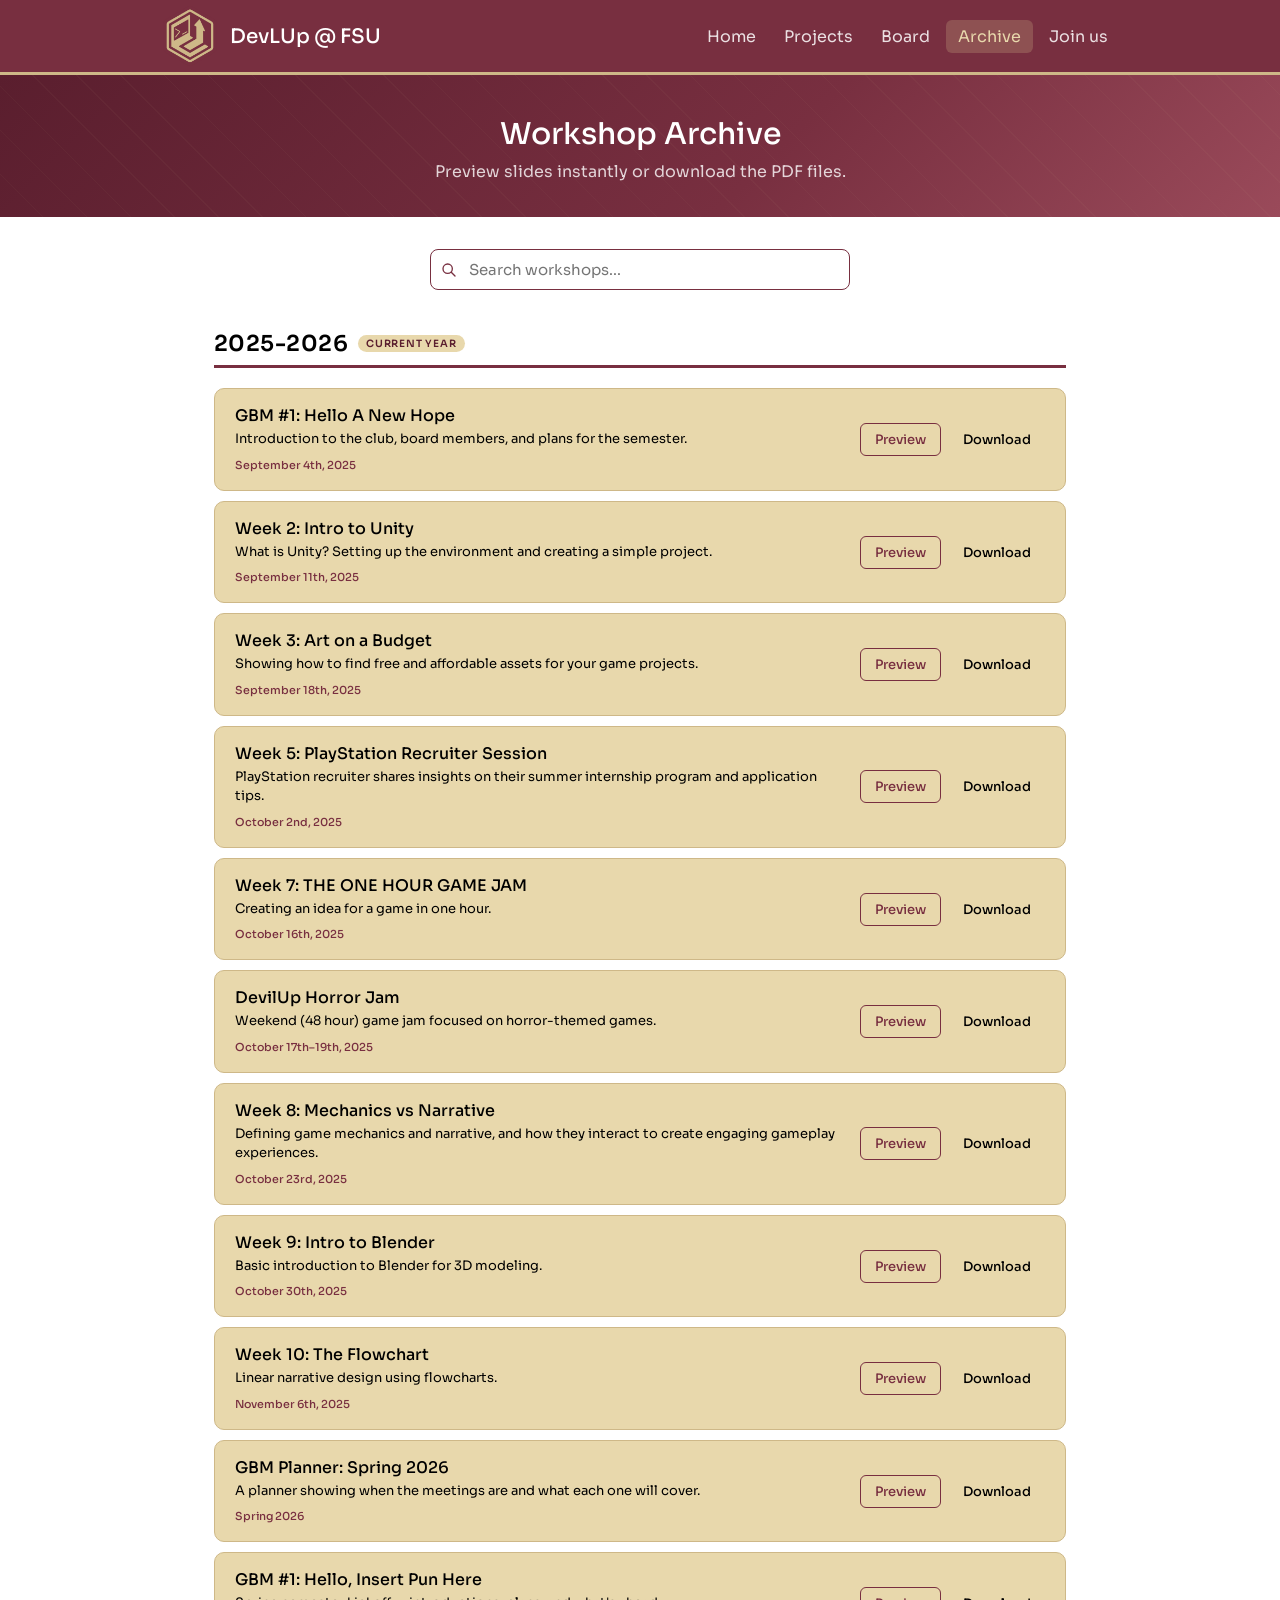
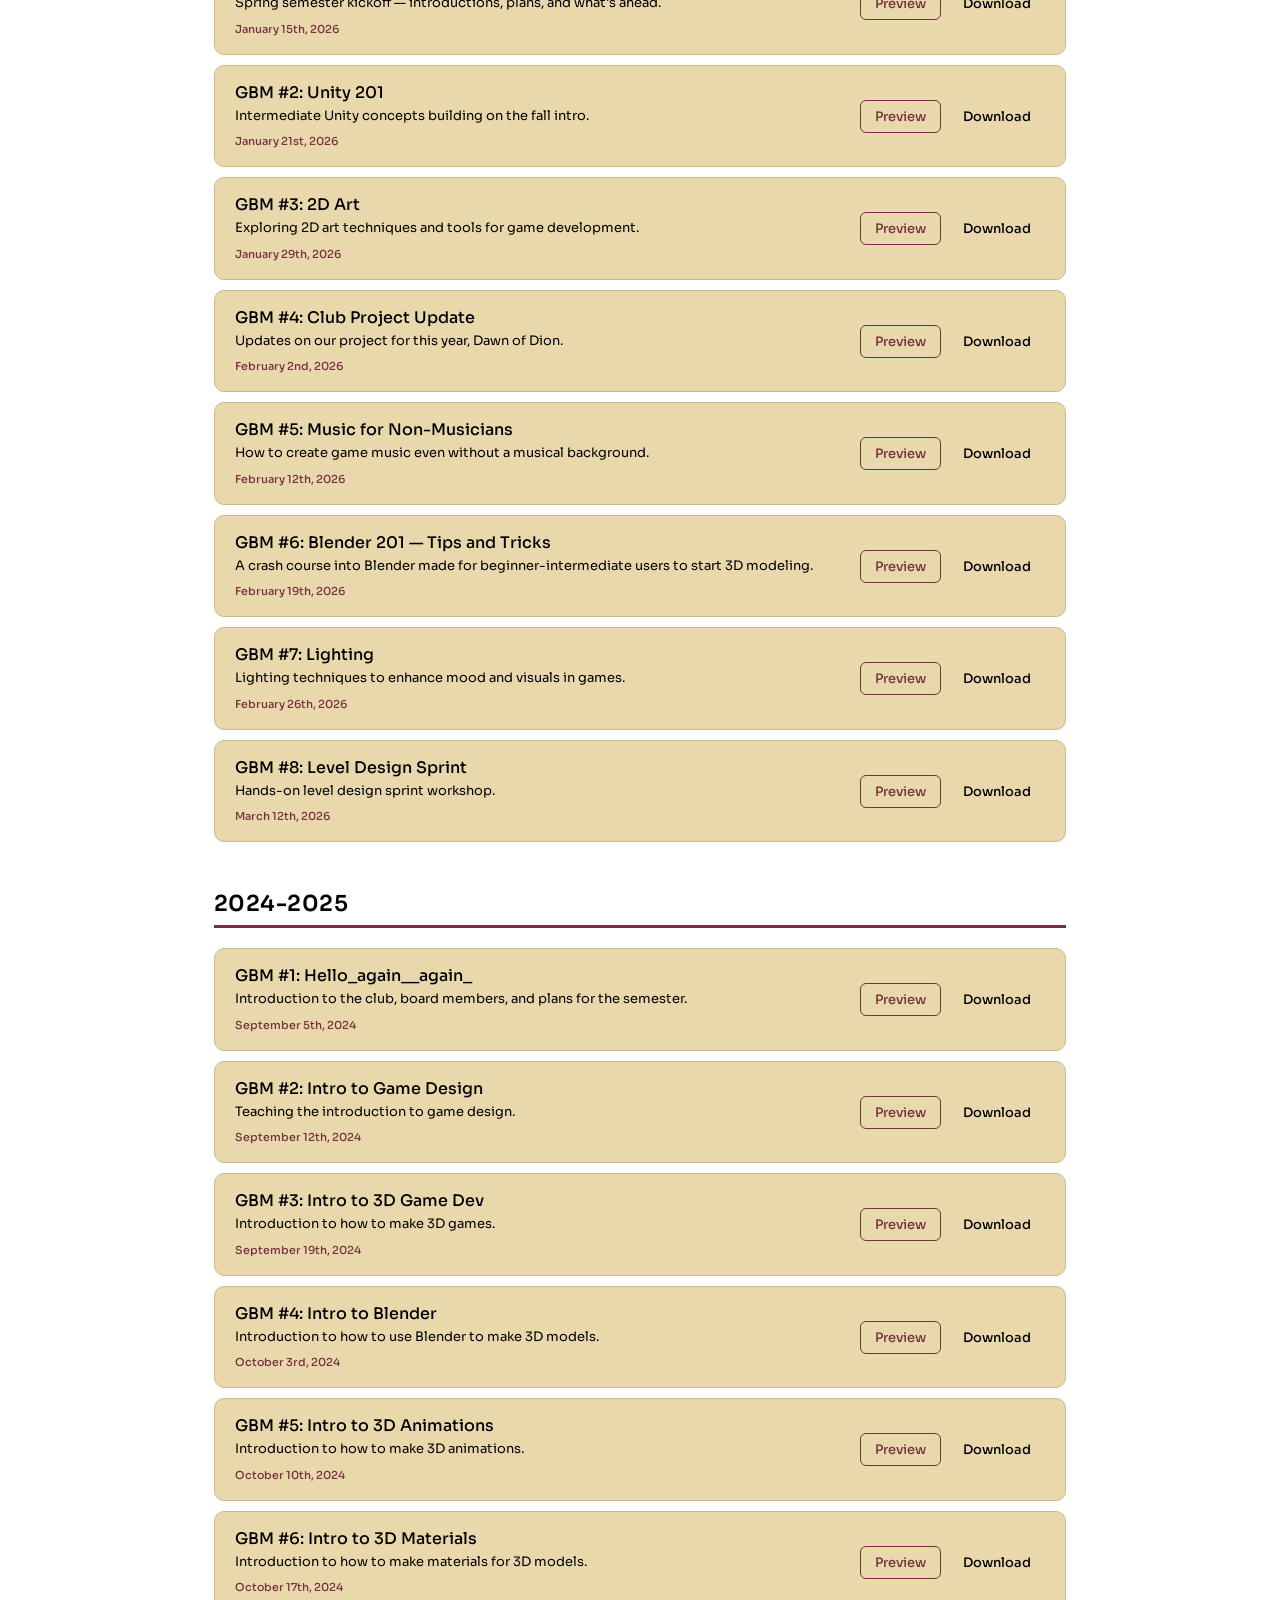
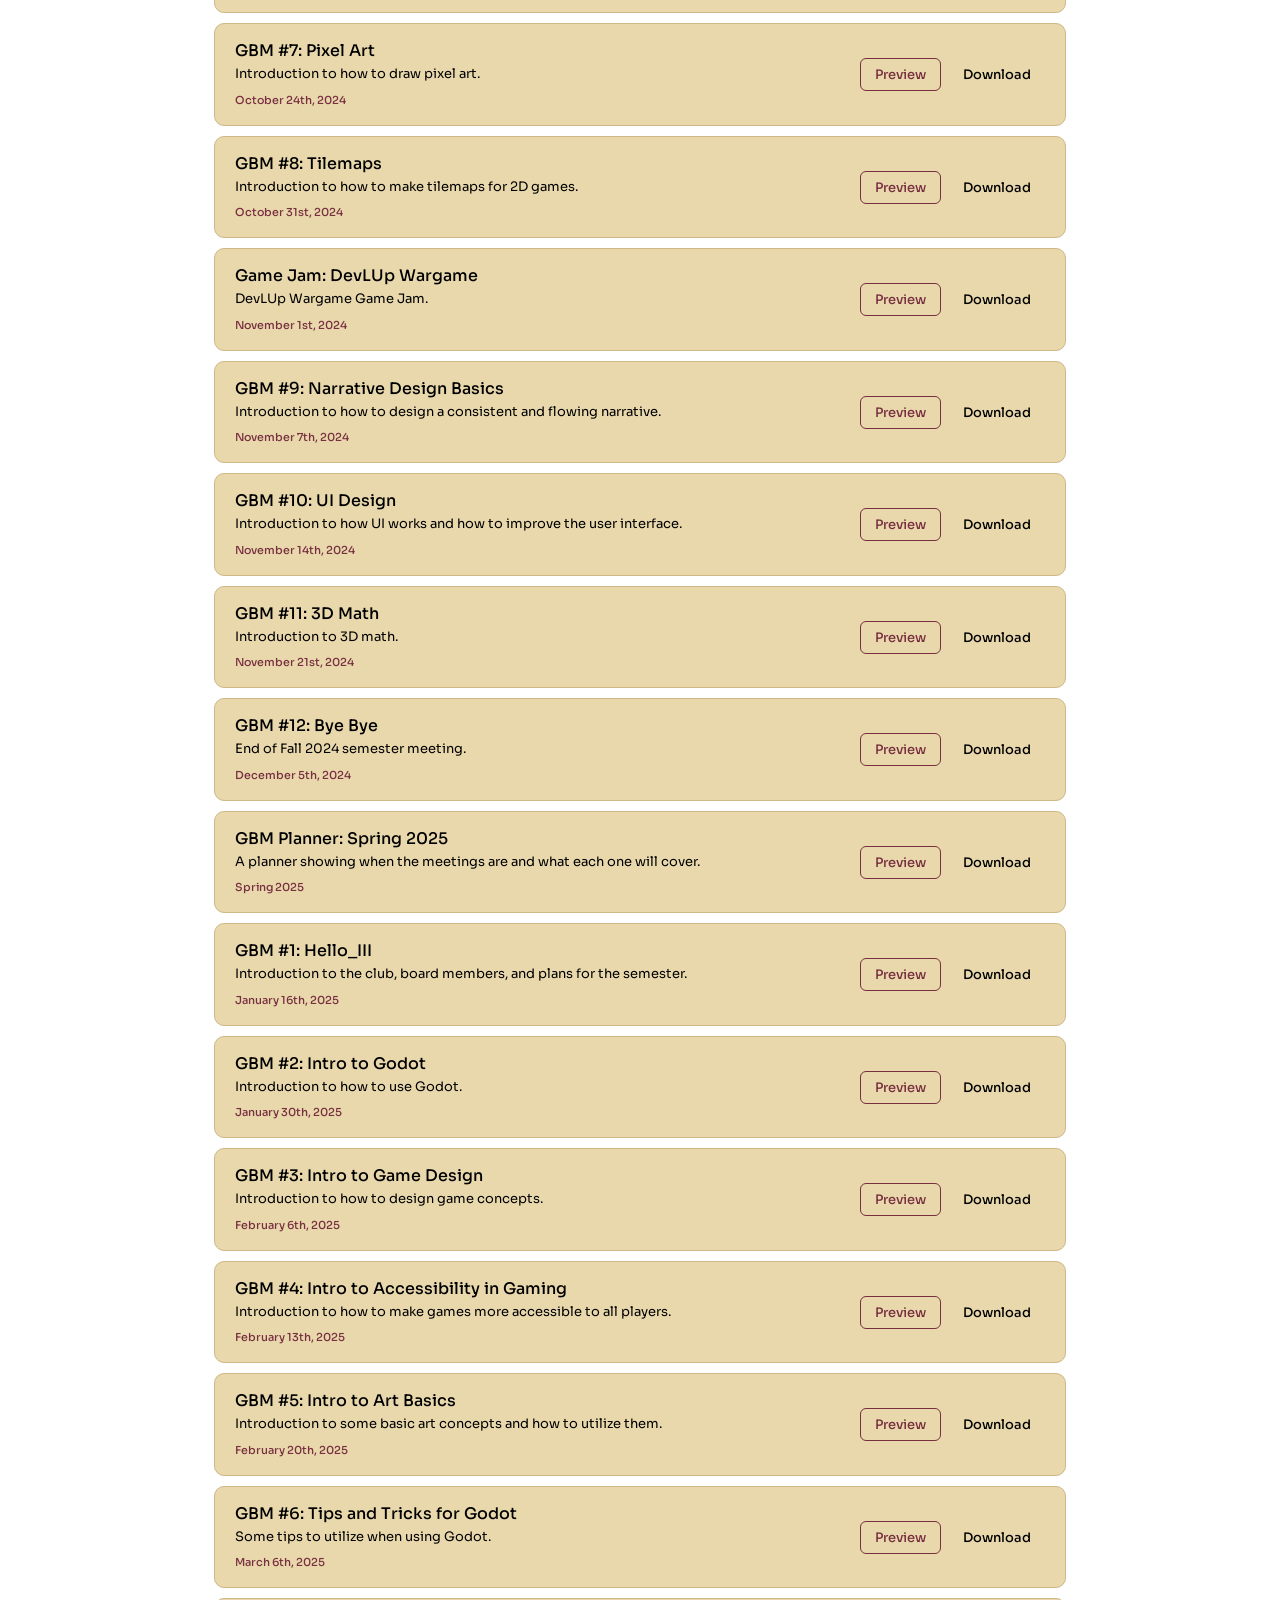
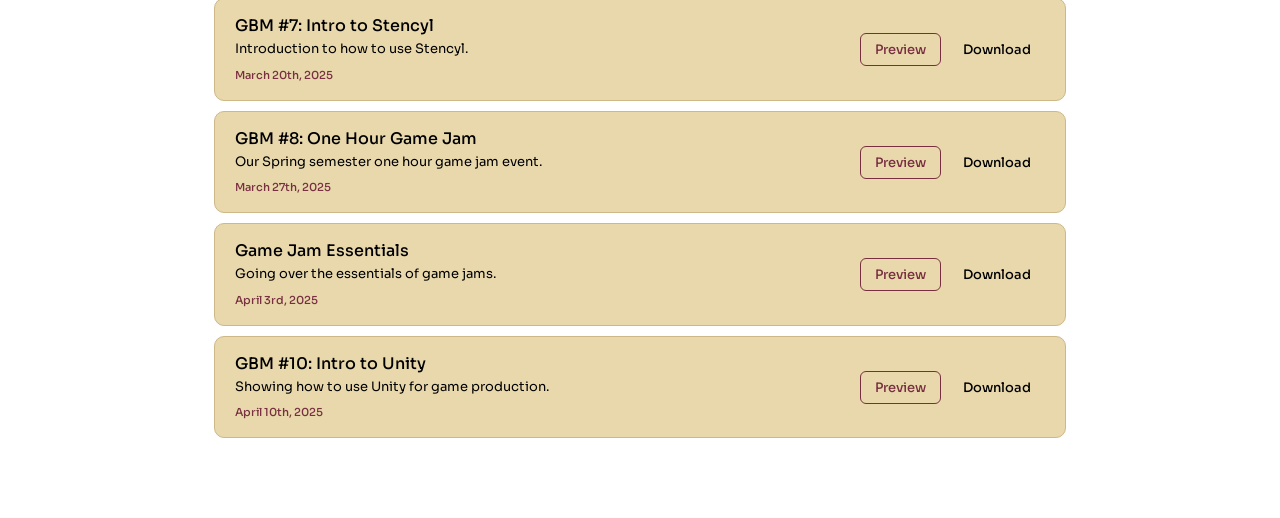
==== archive/index.html @ 61cbf12e "Fall 26 website redesign" ====
<!DOCTYPE html>
<html lang="en">
<head>
  <meta charset="UTF-8">
  <meta name="viewport" content="width=device-width, initial-scale=1.0">
  <title>Workshop Archive - DevLUp @ FSU</title>

  <link rel="preconnect" href="https://fonts.googleapis.com">
  <link rel="preconnect" href="https://fonts.gstatic.com" crossorigin>
  <link href="https://fonts.googleapis.com/css2?family=Sora:wght@100..800&display=swap" rel="stylesheet">

  <link rel="stylesheet" href="../style.css">
  <link rel="stylesheet" href="style.css">
  <link rel="icon" href="../favicon.ico">
</head>
<body>

<div class="page">
  <nav class="navbar">
    <div class="navbar-brand">
      <img src="../assets/images/devlup/DevLUpLogo.png" class="brand-icon" alt="DevLUp Logo">
      <span>DevLUp @ FSU</span>
    </div>
    <ul class="navbar-links">
      <li><a href="../">Home</a></li>
      <li><a href="../projects/">Projects</a></li>
      <li><a href="../board/">Board</a></li>
      <li><a href="./" class="active">Archive</a></li>
      <li><a href="https://discord.gg/jehBXnYVpR">Join us</a></li>
    </ul>
  </nav>

  <div class="archive-hero">
    <div class="archive-hero-content">
      <h1>Workshop Archive</h1>
      <p>Preview slides instantly or download the PDF files.</p>
    </div>
  </div>

  <div class="archive-main">
    <div class="archive-search">
      <svg fill="none" stroke="currentColor" viewBox="0 0 24 24" aria-hidden="true">
        <path stroke-linecap="round" stroke-linejoin="round" stroke-width="2" d="M21 21l-6-6m2-5a7 7 0 11-14 0 7 7 0 0114 0z"/>
      </svg>
      <input type="text" id="search-input" placeholder="Search workshops..." aria-label="Search workshops">
    </div>

    <div id="archive-container"></div>
  </div>
</div>

<!-- Preview Modal -->
<div class="modal-overlay" id="modal" role="dialog" aria-modal="true" aria-label="Slide preview">
  <div class="modal-box">
    <div class="modal-header">
      <span>Slide Preview</span>
      <button class="modal-close" id="modal-close" aria-label="Close preview">
        <svg fill="none" viewBox="0 0 24 24" stroke="currentColor" stroke-width="2">
          <path stroke-linecap="round" stroke-linejoin="round" d="M6 18L18 6M6 6l12 12"/>
        </svg>
      </button>
    </div>
    <iframe class="modal-frame" id="modal-frame" src="" title="PDF Preview"></iframe>
  </div>
</div>

<script>
  const modal = document.getElementById('modal');
  const modalFrame = document.getElementById('modal-frame');

  function openPreview(fileUrl) {
    modalFrame.src = fileUrl;
    modal.classList.add('open');
    document.body.style.overflow = 'hidden';
  }

  function closePreview() {
    modal.classList.remove('open');
    modalFrame.src = '';
    document.body.style.overflow = '';
  }

  document.getElementById('modal-close').addEventListener('click', closePreview);

  modal.addEventListener('click', function (e) {
    if (e.target === modal) closePreview();
  });

  document.addEventListener('keydown', function (e) {
    if (e.key === 'Escape' && modal.classList.contains('open')) closePreview();
  });

  document.getElementById('archive-container').addEventListener('click', function (e) {
    const btn = e.target.closest('.btn-preview');
    if (btn) openPreview(btn.dataset.file);
  });

  function escHtml(str) {
    return String(str)
      .replace(/&/g, '&amp;')
      .replace(/</g, '&lt;')
      .replace(/>/g, '&gt;')
      .replace(/"/g, '&quot;');
  }

  function renderArchive(data, query) {
    const container = document.getElementById('archive-container');
    const q = query ? query.toLowerCase() : '';
    let html = '';
    let anyVisible = false;

    for (const yearGroup of data) {
      const filtered = q
        ? yearGroup.entries.filter(e =>
            e.title.toLowerCase().includes(q) ||
            e.description.toLowerCase().includes(q) ||
            e.date.toLowerCase().includes(q)
          )
        : yearGroup.entries;

      if (filtered.length === 0) continue;
      anyVisible = true;

      html += `
        <section class="archive-year">
          <div class="archive-year-header">
            <h2>${escHtml(yearGroup.year)}</h2>
            ${yearGroup.current ? '<span class="current-badge">Current Year</span>' : ''}
          </div>
          <div class="archive-year-entries">
            ${filtered.map(entry => `
              <div class="archive-card">
                <div class="archive-card-info">
                  <h3>${escHtml(entry.title)}</h3>
                  <p>${escHtml(entry.description)}</p>
                  <span class="archive-card-date">${escHtml(entry.date)}</span>
                </div>
                <div class="archive-card-actions">
                  <button class="btn-preview" data-file="${escHtml(entry.file)}">Preview</button>
                  <a class="btn-download" href="${escHtml(entry.file)}" download target="_blank" rel="noopener noreferrer">Download</a>
                </div>
              </div>
            `).join('')}
          </div>
        </section>
      `;
    }

    if (!anyVisible) {
      html = '<p class="archive-empty">No workshops found.</p>';
    }

    container.innerHTML = html;
  }

  async function loadArchive() {
    const res = await fetch('archive.json');
    const data = await res.json();

    renderArchive(data);

    document.getElementById('search-input').addEventListener('input', function () {
      renderArchive(data, this.value);
    });
  }

  loadArchive();
</script>

</body>
</html>
---- style.css ----
* {
  box-sizing: border-box;
  margin: 0;
  padding: 0;
}

:root {
  --garnet: #782f40;
  --garnet-dark: #5a1e2e;
  --garnet-light: #9a4a5a;
  --gold: #ceb888;
  --gold-dark: #a89060;
  --gold-light: #e8d8ac;
  --bg: var(--color-background-primary);
  --bg2: var(--color-background-secondary);
  --text: var(--color-text-primary);
  --text2: var(--color-text-secondary);
  --border: var(--color-border-tertiary);
}

.page {
  font-family: "Sora";
  color: var(--text);
  background: var(--bg);
  min-height: 600px;
  overflow-x: hidden;
}

.navbar {
  background: var(--garnet);
  display: flex;
  align-items: center;
  justify-content: space-between;
  padding: 0 10rem;
  height: 75px;
  border-bottom: 3px solid var(--gold);
}

.navbar-brand {
  display: flex;
  align-items: center;
  gap: 10px;
  color: #fff;
  font-size: 20px;
  font-weight: 500;
}

.brand-icon {
  width: 60px;
  height: 60px;
  display: flex;
  align-items: center;
  justify-content: center;
  font-size: 14px;
}

.navbar-links {
  display: flex;
  gap: 4px;
  list-style: none;
}

.navbar-links a {
  color: rgba(255, 255, 255, 0.85);
  text-decoration: none;
  font-size: 16px;
  padding: 6px 12px;
  border-radius: 6px;
  transition: background 0.15s;
  cursor: pointer;
  font-weight: 400;
}

.navbar-links a:hover {
  background: rgba(255, 255, 255, 0.12);
  color: #fff;
}

.navbar-links a.active {
  background: rgba(206, 184, 136, 0.25);
  color: var(--gold-light);
}

.hero {
  background: linear-gradient(135deg, var(--garnet-dark) 0%, var(--garnet) 60%, var(--garnet-light) 100%);
  padding: 2.5rem 1.5rem 2rem;
  text-align: center;
  position: relative;
  overflow: hidden;
}

.hero::before {
  content: '';
  position: absolute;
  inset: 0;
  background-image: repeating-linear-gradient(45deg, transparent, transparent 30px, rgba(206, 184, 136, 0.04) 30px, rgba(206, 184, 136, 0.04) 31px);
}

.hero-content {
  position: relative;
  z-index: 1;
}

.hero h1 {
  font-size: 30px;
  font-weight: 500;
  color: #fff;
  margin-top: 4px;
  margin-bottom: 4px;
}

.hero-sub {
  font-size: 13px;
  color: var(--gold-light);
  margin-bottom: 10px;
  letter-spacing: 0.05em;
  text-transform: uppercase;
}

.hero p {
  font-size: 16px;
  color: rgba(255, 255, 255, 0.8);
  max-width: 540px;
  margin: 0 auto;
  line-height: 1.65;
}

.main {
  display: grid;
  grid-template-columns: minmax(0, 1fr) 20vw;
  gap: 1.25rem;
  padding: 1.25rem 1.5rem;
  margin-left: 15%;
  margin-right: 15%;
}

.section-title {
  font-size: 18px;
  font-weight: 500;
  text-transform: uppercase;
  letter-spacing: 0.1em;
  color: var(--garnet);
  margin-bottom: 12px;
  padding-bottom: 8px;
  border-bottom: 2px solid var(--gold);
  display: flex;
  align-items: center;
  justify-content: space-between;
}

.section-title .counter {
  color: var(--text2);
  font-size: 11px;
  text-transform: none;
  letter-spacing: 0;
  font-weight: 400;
}

.showcase-card {
  background: var(--bg);
  border: 0.5px solid var(--border);
  border-radius: var(--border-radius-lg);
  overflow: hidden;
}

.card-preview {
  height: 450px;
  position: relative;
  display: flex;
  align-items: center;
  justify-content: center;
  font-size: 48px;
  cursor: pointer;
  user-select: none;
}

.card-preview img {
  width: 100%;
  height: 100%;
  object-fit: cover;
}

.card-nav {
  position: absolute;
  bottom: 10px;
  left: 50%;
  transform: translateX(-50%);
  display: flex;
  gap: 6px;
}

.dot {
  width: 7px;
  height: 7px;
  border-radius: 50%;
  background: rgba(255, 255, 255, 0.4);
  cursor: pointer;
  transition: background 0.2s;
}

.dot.active {
  background: #fff;
}

.card-arrow {
  position: absolute;
  top: 50%;
  transform: translateY(-50%);
  background: rgba(0, 0, 0, 0.35);
  color: #fff;
  border: none;
  border-radius: 50%;
  width: 30px;
  height: 30px;
  cursor: pointer;
  font-size: 18px;
  display: flex;
  align-items: center;
  justify-content: center;
}

.card-arrow:hover {
  background: rgba(0, 0, 0, 0.55);
}

.card-arrow.prev {
  left: 10px;
}

.card-arrow.next {
  right: 10px;
}

.card-info {
  padding: 1rem 1.25rem;
}

.card-tag {
  display: inline-block;
  background: var(--gold-light);
  color: var(--garnet-dark);
  font-size: 11px;
  font-weight: 500;
  padding: 2px 8px;
  border-radius: 20px;
  margin-bottom: 8px;
}

.card-info h2 {
  font-size: 20px;
  font-weight: 500;
  margin-bottom: 4px;
}

.card-info p {
  font-size: 15px;
  color: var(--text2);
  line-height: 1.5;
  margin-bottom: 10px;
}

.card-meta {
  display: flex;
  align-items: center;
  gap: 12px;
  font-size: 14px;
  color: var(--text2);
  border-top: 0.5px solid var(--border);
  padding-top: 10px;
}

.card-meta .author {
  display: flex;
  align-items: center;
  gap: 6px;
}

.view-btn {
  margin-left: auto;
  background: var(--garnet);
  color: #fff;
  border: none;
  padding: 5px 12px;
  border-radius: 6px;
  font-size: 18px;
  cursor: pointer;
  font-family: var(--font-sans);
}

.view-btn:hover {
  background: var(--garnet-dark);
}

.meeting-card {
  background: var(--bg);
  border: 0.5px solid var(--border);
  border-radius: var(--border-radius-lg);
  overflow: hidden;
  margin-bottom: 1rem;
}

.meeting-header {
  background: var(--garnet);
  padding: 12px 14px;
  border-bottom: 2px solid var(--gold);
}

.meeting-header h3 {
  color: #fff;
  font-size: 18px;
  font-weight: 500;
}

.meeting-header h4 {
  color: #fff;
  font-size: 16px;
  font-weight: 400;
}

.meeting-header p {
  color: rgba(255, 255, 255, 0.7);
  font-size: 14px;
  margin-top: 2px;
}

.meeting-body {
  padding: 14px;
}

.meeting-row {
  display: flex;
  align-items: flex-start;
  gap: 10px;
  margin-bottom: 12px;
}

.meeting-row:last-child {
  margin-bottom: 0;
}

.meeting-icon {
  width: 30px;
  height: 30px;
  border-radius: 8px;
  background: var(--gold-light);
  display: flex;
  align-items: center;
  justify-content: center;
  font-size: 14px;
  flex-shrink: 0;
}

.meeting-label {
  font-size: 16px;
  color: var(--text2);
  margin-bottom: 2px;
}

.meeting-value {
  font-size: 14px;
  font-weight: 500;
  color: var(--text);
}

.meeting-sub {
  font-size: 14px;
  color: var(--text2);
  margin-top: 1px;
}

.rsvp-btn {
  width: 100%;
  background: var(--garnet);
  color: #fff;
  border: none;
  padding: 9px;
  border-radius: 8px;
  font-size: 16px;
  font-weight: 500;
  cursor: pointer;
  font-family: var(--font-sans);
  margin-top: 12px;
  border-top: 1px solid var(--color-border-tertiary);
  padding-top: 13px;
}

.rsvp-btn:hover {
  background: var(--garnet-dark);
}

.links-card {
  background: var(--bg);
  border: 0.5px solid var(--border);
  border-radius: var(--border-radius-lg);
  overflow: hidden;
}

.links-header {
  padding: 10px 14px;
  border-bottom: 0.5px solid var(--border);
}

.links-header h3 {
  font-size: 16px;
  font-weight: 500;
  text-transform: uppercase;
  letter-spacing: 0.08em;
  color: var(--text2);
}

.quick-link {
  display: flex;
  align-items: center;
  gap: 10px;
  padding: 9px 14px;
  border-bottom: 0.5px solid var(--border);
  cursor: pointer;
  text-decoration: none;
  color: var(--text);
  font-size: 16px;
  transition: background 0.1s;
}

.quick-link:last-child {
  border-bottom: none;
}

.quick-link:hover {
  background: var(--bg2);
}

.quick-link-icon {
  font-size: 14px;
  width: 20px;
  text-align: center;
}

.quick-link-arrow {
  margin-left: auto;
  color: var(--text2);
  font-size: 11px;
}

@media (max-width: 900px) {
  .navbar {
    padding: 0 1.25rem;
  }

  .navbar-brand span {
    display: none;
  }

  .main {
    grid-template-columns: 1fr;
    margin-left: 0;
    margin-right: 0;
    padding: 1rem;
  }
}
---- archive/style.css ----
/* ===== Archive Hero ===== */
.archive-hero {
  background: linear-gradient(135deg, var(--garnet-dark) 0%, var(--garnet) 60%, var(--garnet-light) 100%);
  padding: 2.5rem 1.5rem 2rem;
  text-align: center;
  position: relative;
  overflow: hidden;
}

.archive-hero::before {
  content: '';
  position: absolute;
  inset: 0;
  background-image: repeating-linear-gradient(45deg, transparent, transparent 30px, rgba(206, 184, 136, 0.04) 30px, rgba(206, 184, 136, 0.04) 31px);
}

.archive-hero-content {
  position: relative;
  z-index: 1;
}

.archive-hero h1 {
  font-size: 30px;
  font-weight: 500;
  color: #fff;
  margin-bottom: 6px;
}

.archive-hero p {
  font-size: 16px;
  color: rgba(255, 255, 255, 0.8);
  max-width: 540px;
  margin: 0 auto;
  line-height: 1.65;
}

/* ===== Archive Main ===== */
.archive-main {
  max-width: 900px;
  margin: 0 auto;
  padding: 2rem 1.5rem;
}

/* ===== Search ===== */
.archive-search {
  max-width: 420px;
  margin: 0 auto 2.5rem;
  position: relative;
}

.archive-search input {
  width: 100%;
  padding: 10px 14px 10px 38px;
  border: 1.5px solid var(--garnet);
  border-radius: 8px;
  font-size: 15px;
  font-family: inherit;
  background: var(--bg);
  color: var(--text);
  outline: none;
  transition: border-color 0.15s;
}

.archive-search input:focus {
  border-color: var(--gold);
}

.archive-search svg {
  position: absolute;
  left: 11px;
  top: 50%;
  transform: translateY(-50%);
  width: 16px;
  height: 16px;
  color: var(--garnet);
  pointer-events: none;
}

/* ===== Year Section ===== */
.archive-year {
  margin-bottom: 3rem;
}

.archive-year-header {
  display: flex;
  align-items: center;
  gap: 10px;
  border-bottom: 3px solid var(--garnet);
  padding-bottom: 8px;
  margin-bottom: 1.25rem;
}

.archive-year-header h2 {
  font-size: 22px;
  font-weight: 600;
  color: var(--text);
  letter-spacing: 0.02em;
}

.current-badge {
  background: var(--gold-light);
  color: var(--garnet-dark);
  font-size: 10px;
  font-weight: 600;
  padding: 2px 8px;
  border-radius: 20px;
  text-transform: uppercase;
  letter-spacing: 0.08em;
}

.archive-year-entries {
  display: flex;
  flex-direction: column;
  gap: 10px;
}

/* ===== Archive Card ===== */
.archive-card {
  background: var(--gold-light);
  border: 0.5px solid var(--gold);
  border-radius: 10px;
  padding: 1rem 1.25rem;
  display: flex;
  align-items: center;
  justify-content: space-between;
  gap: 1.5rem;
  transition: box-shadow 0.15s, border-color 0.15s;
}

.archive-card:hover {
  box-shadow: 0 2px 12px rgba(0, 0, 0, 0.08);
  border-color: var(--gold);
}

.archive-card-info {
  flex: 1;
  min-width: 0;
}

.archive-card-info h3 {
  font-size: 16px;
  font-weight: 500;
  color: var(--text);
  margin-bottom: 3px;
  white-space: nowrap;
  overflow: hidden;
  text-overflow: ellipsis;
}

.archive-card-info p {
  font-size: 13px;
  color: var(--text2);
  line-height: 1.5;
  margin-bottom: 4px;
}

.archive-card-date {
  font-size: 11px;
  color: var(--garnet);
  font-weight: 500;
}

.archive-card-actions {
  display: flex;
  gap: 8px;
  flex-shrink: 0;
}

.btn-preview {
  padding: 7px 14px;
  border: 1.5px solid var(--garnet);
  background: var(--bg);
  color: var(--garnet);
  border-radius: 6px;
  font-size: 13px;
  font-weight: 500;
  font-family: inherit;
  cursor: pointer;
  transition: background 0.15s, color 0.15s;
  white-space: nowrap;
}

.btn-preview:hover {
  background: var(--garnet);
  color: #fff;
}

.btn-download {
  padding: 7px 14px;
  border: 1.5px solid var(--border);
  background: var(--bg2);
  color: var(--text);
  border-radius: 6px;
  font-size: 13px;
  font-weight: 500;
  font-family: inherit;
  text-decoration: none;
  cursor: pointer;
  transition: background 0.15s, color 0.15s, border-color 0.15s;
  white-space: nowrap;
  display: inline-flex;
  align-items: center;
}

.btn-download:hover {
  background: var(--garnet);
  color: #fff;
  border-color: var(--garnet);
}

/* ===== Empty state ===== */
.archive-empty {
  text-align: center;
  padding: 3rem 0;
  color: var(--text2);
  font-size: 15px;
}

/* ===== Preview Modal ===== */
.modal-overlay {
  display: none;
  position: fixed;
  inset: 0;
  z-index: 100;
  background: rgba(0, 0, 0, 0.65);
  backdrop-filter: blur(3px);
  align-items: center;
  justify-content: center;
  padding: 1rem;
}

.modal-overlay.open {
  display: flex;
}

.modal-box {
  background: var(--bg);
  border-radius: 12px;
  box-shadow: 0 20px 60px rgba(0, 0, 0, 0.35);
  width: 100%;
  max-width: 960px;
  height: 85vh;
  display: flex;
  flex-direction: column;
  overflow: hidden;
  font-family: "Sora", sans-serif;
}

.modal-header {
  background: var(--garnet);
  padding: 10px 16px;
  display: flex;
  align-items: center;
  justify-content: space-between;
  flex-shrink: 0;
}

.modal-header span {
  font-size: 16px;
  font-weight: 600;
  color: var(--gold);
  letter-spacing: 0.02em;
}

.modal-close {
  background: none;
  border: none;
  color: #fff;
  cursor: pointer;
  padding: 4px;
  border-radius: 50%;
  display: flex;
  align-items: center;
  justify-content: center;
  transition: background 0.15s;
}

.modal-close:hover {
  background: rgba(255, 255, 255, 0.15);
}

.modal-close svg {
  width: 22px;
  height: 22px;
}

.modal-frame {
  flex: 1;
  width: 100%;
  border: none;
  background: #555;
}

/* ===== Responsive ===== */
@media (max-width: 600px) {
  .archive-card {
    flex-direction: column;
    align-items: flex-start;
  }

  .archive-card-actions {
    width: 100%;
  }

  .btn-preview,
  .btn-download {
    flex: 1;
    justify-content: center;
  }

  .archive-year-header h2 {
    font-size: 18px;
  }

  .navbar {
    padding: 0 1.25rem;
  }
}
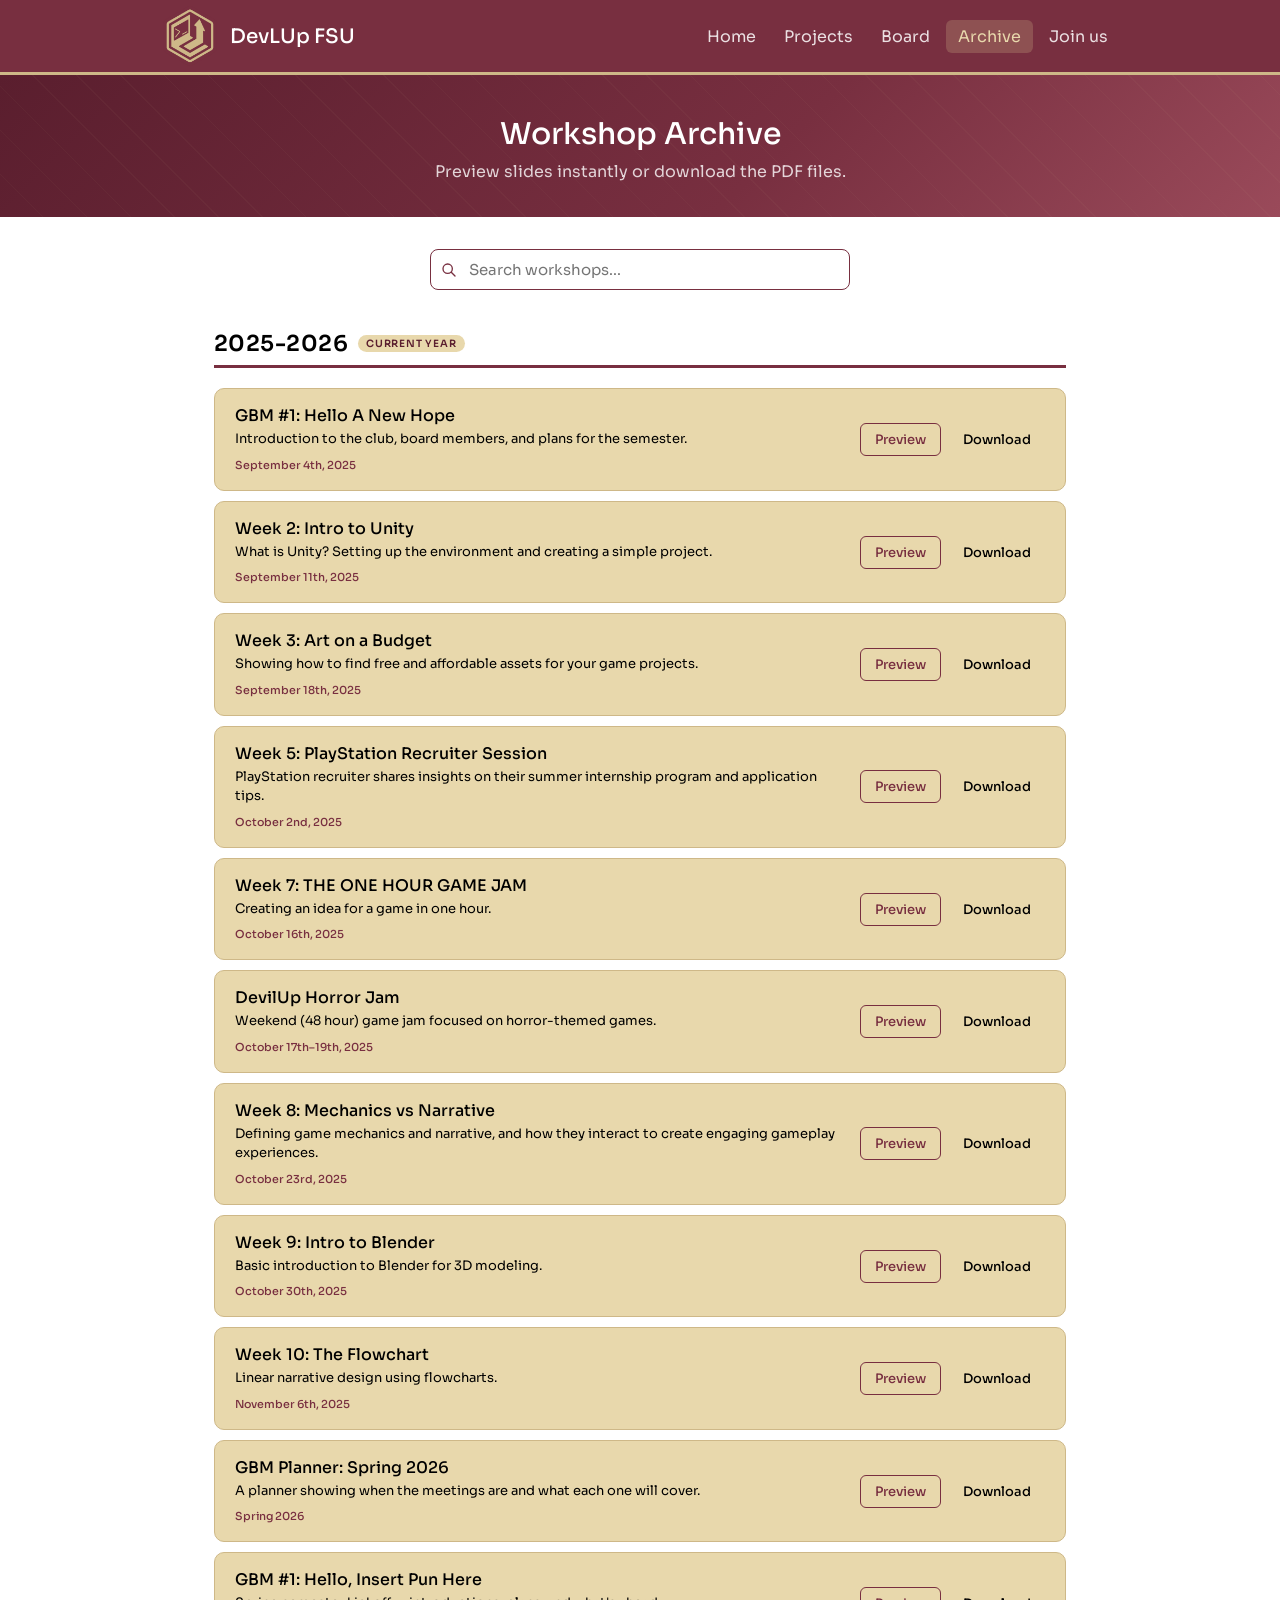
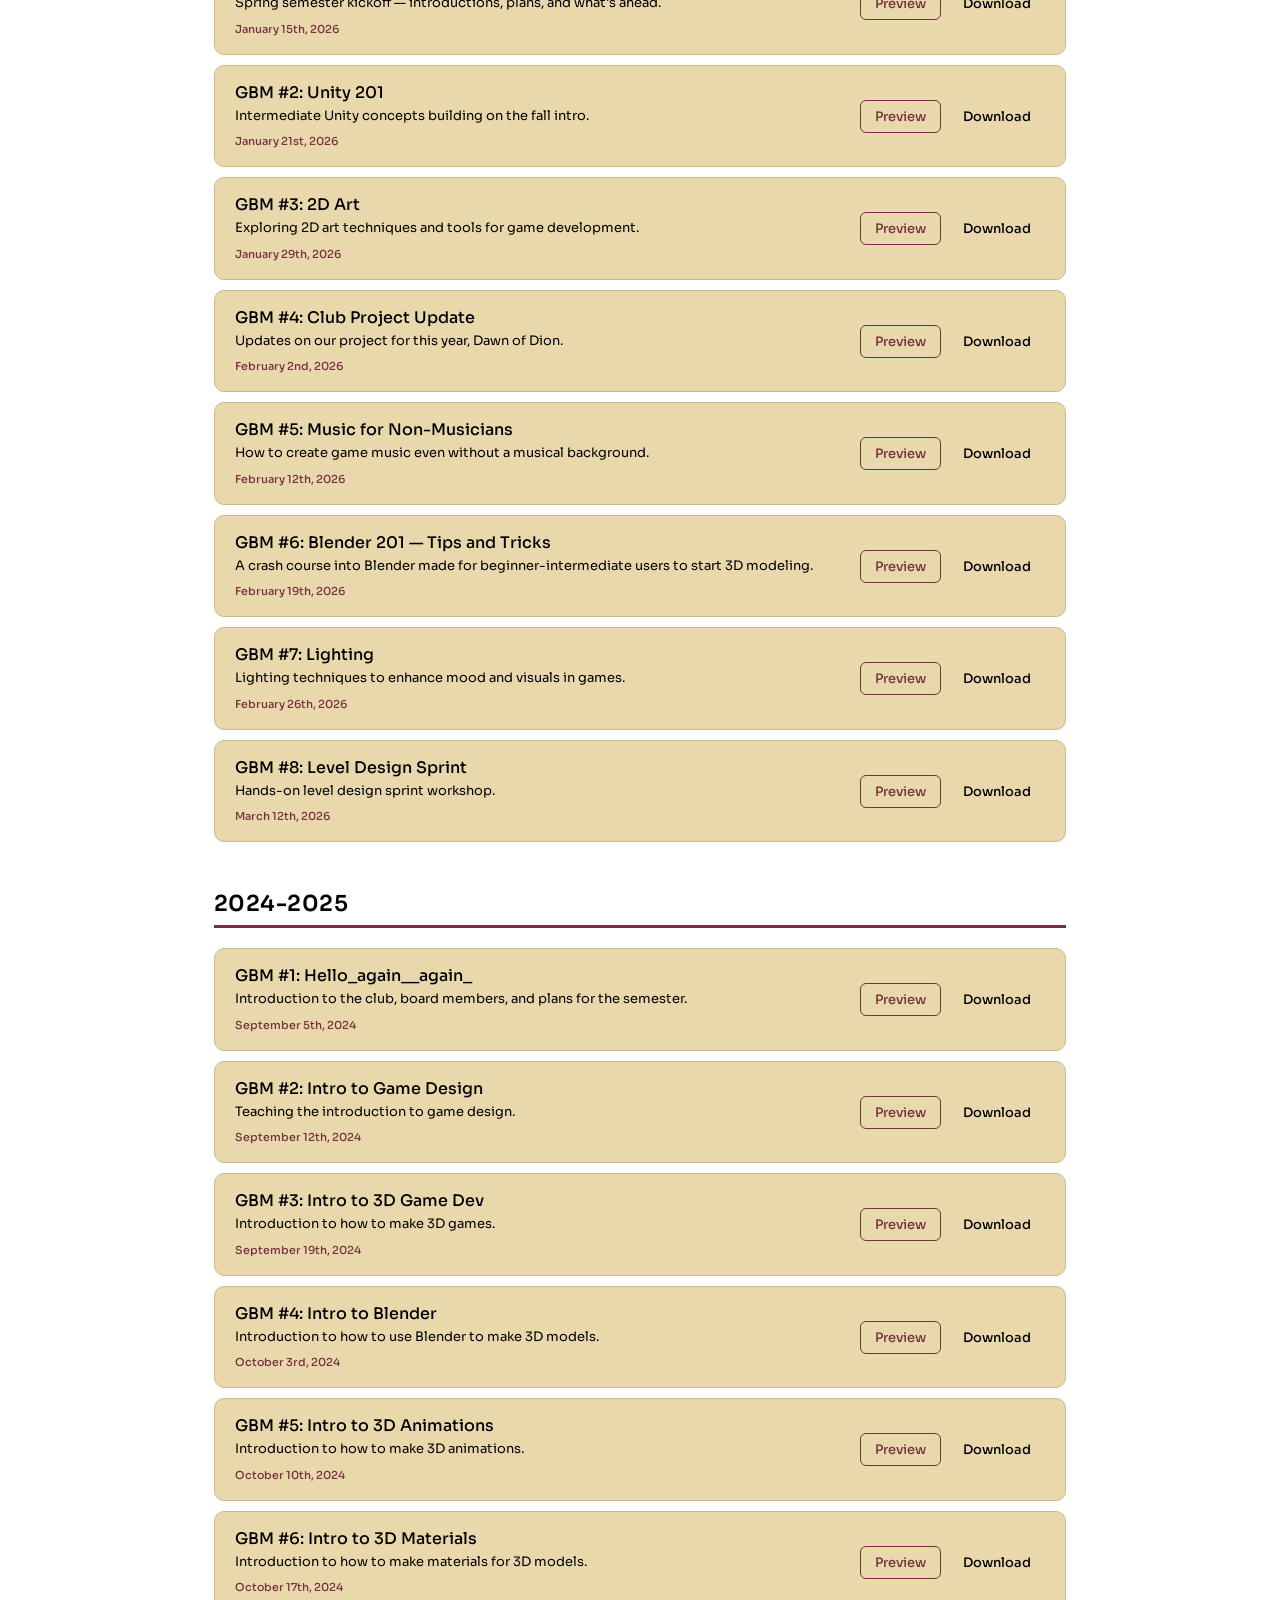
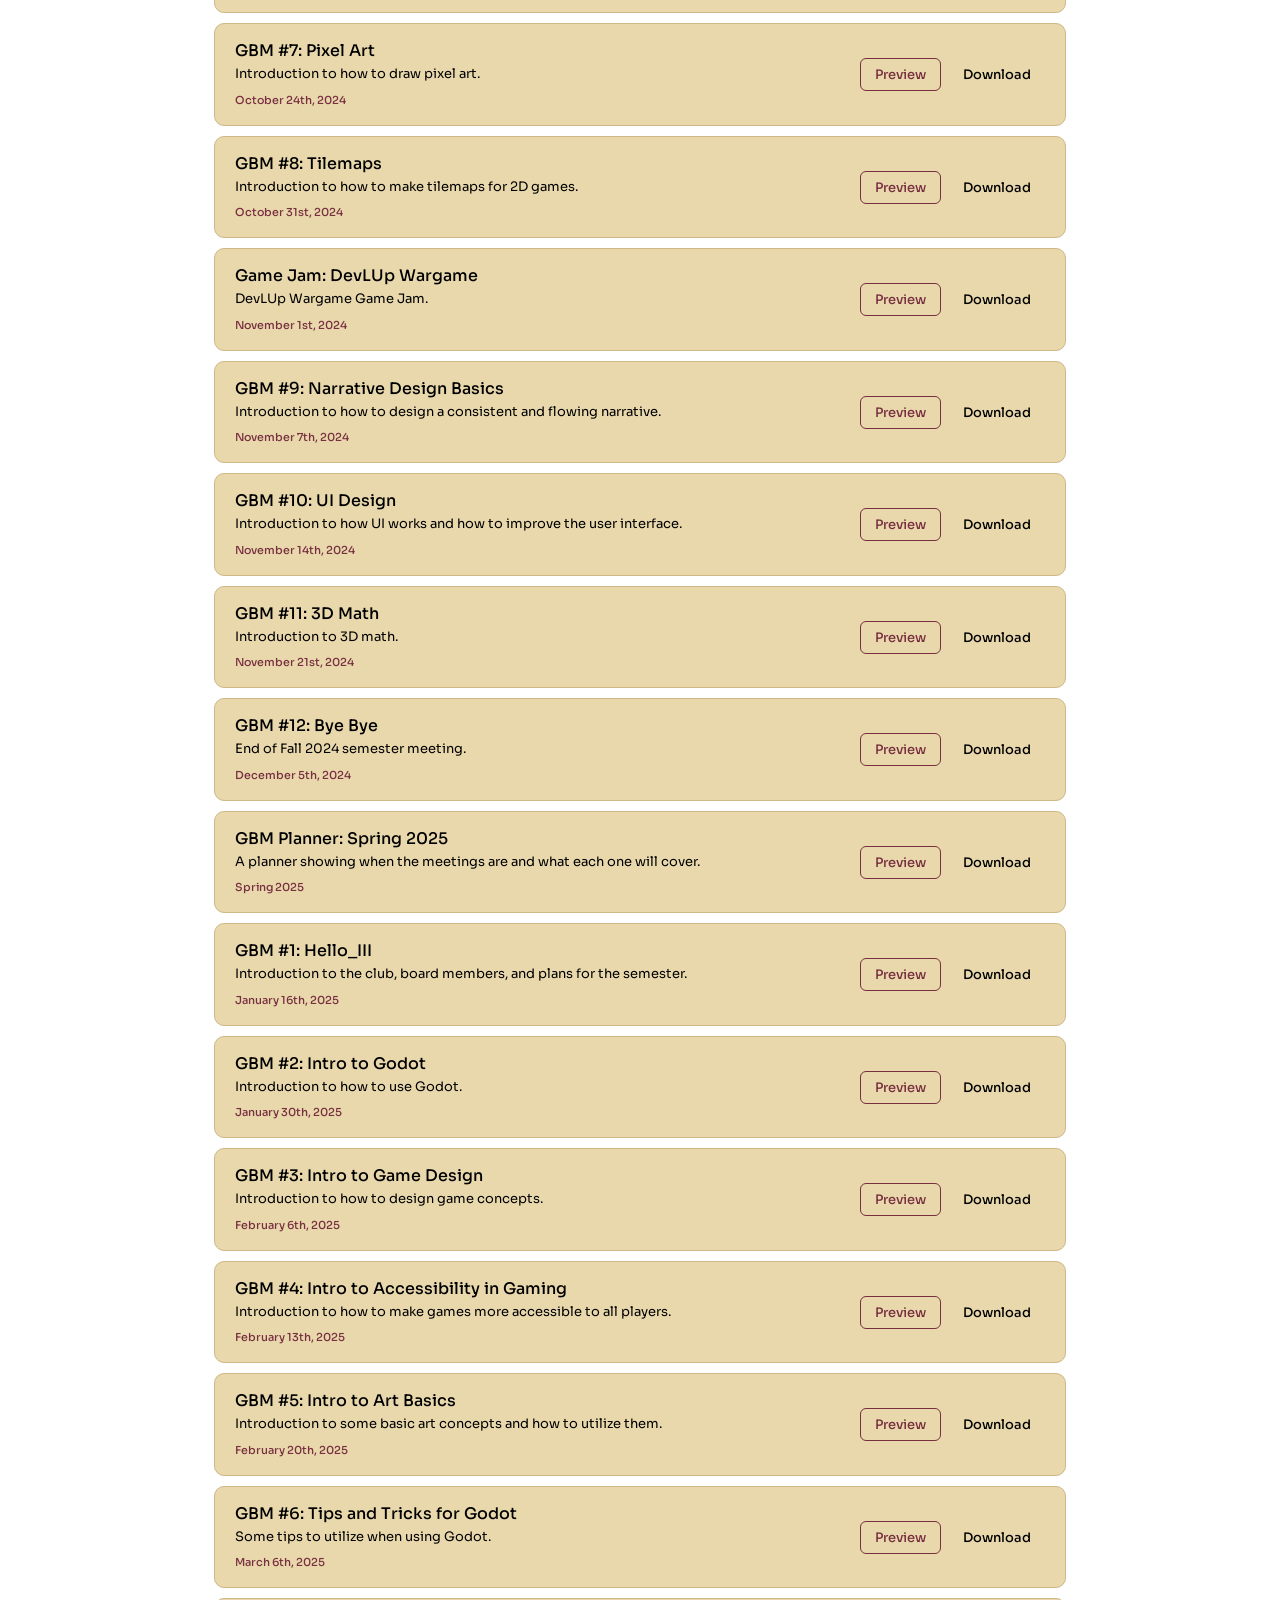
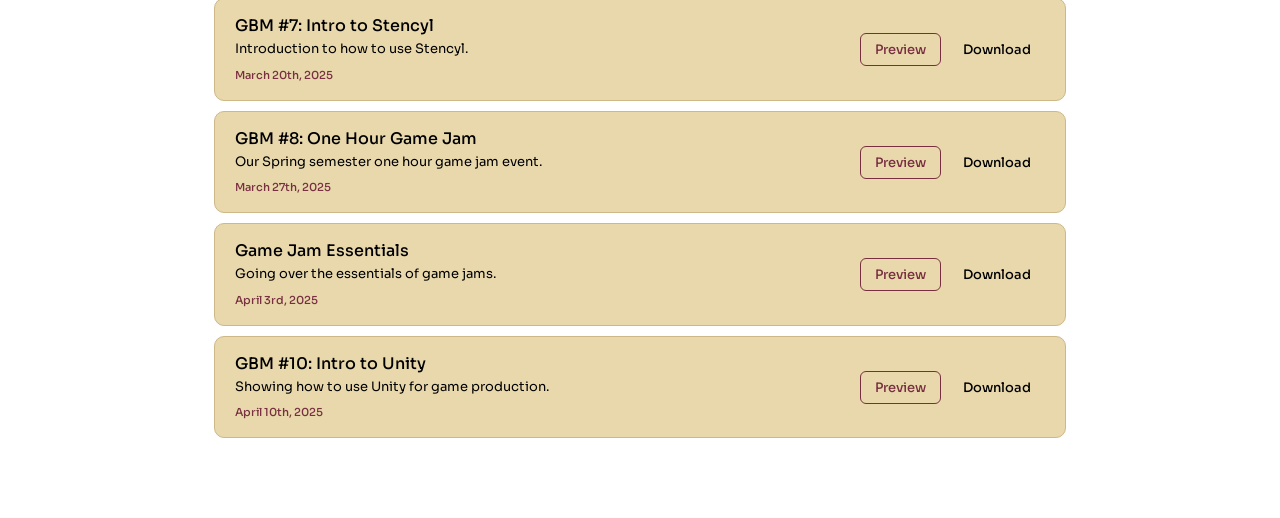
==== commit 9c792725: "Change DevLUp@FSU to DevLUp FSU" ====
--- a/archive/index.html
+++ b/archive/index.html
@@ -3,7 +3,7 @@
 <head>
   <meta charset="UTF-8">
   <meta name="viewport" content="width=device-width, initial-scale=1.0">
-  <title>Workshop Archive - DevLUp @ FSU</title>
+  <title>Workshop Archive - DevLUp FSU</title>
 
   <link rel="preconnect" href="https://fonts.googleapis.com">
   <link rel="preconnect" href="https://fonts.gstatic.com" crossorigin>
@@ -19,7 +19,7 @@
   <nav class="navbar">
     <div class="navbar-brand">
       <img src="../assets/images/devlup/DevLUpLogo.png" class="brand-icon" alt="DevLUp Logo">
-      <span>DevLUp @ FSU</span>
+      <span>DevLUp FSU</span>
     </div>
     <ul class="navbar-links">
       <li><a href="../">Home</a></li>
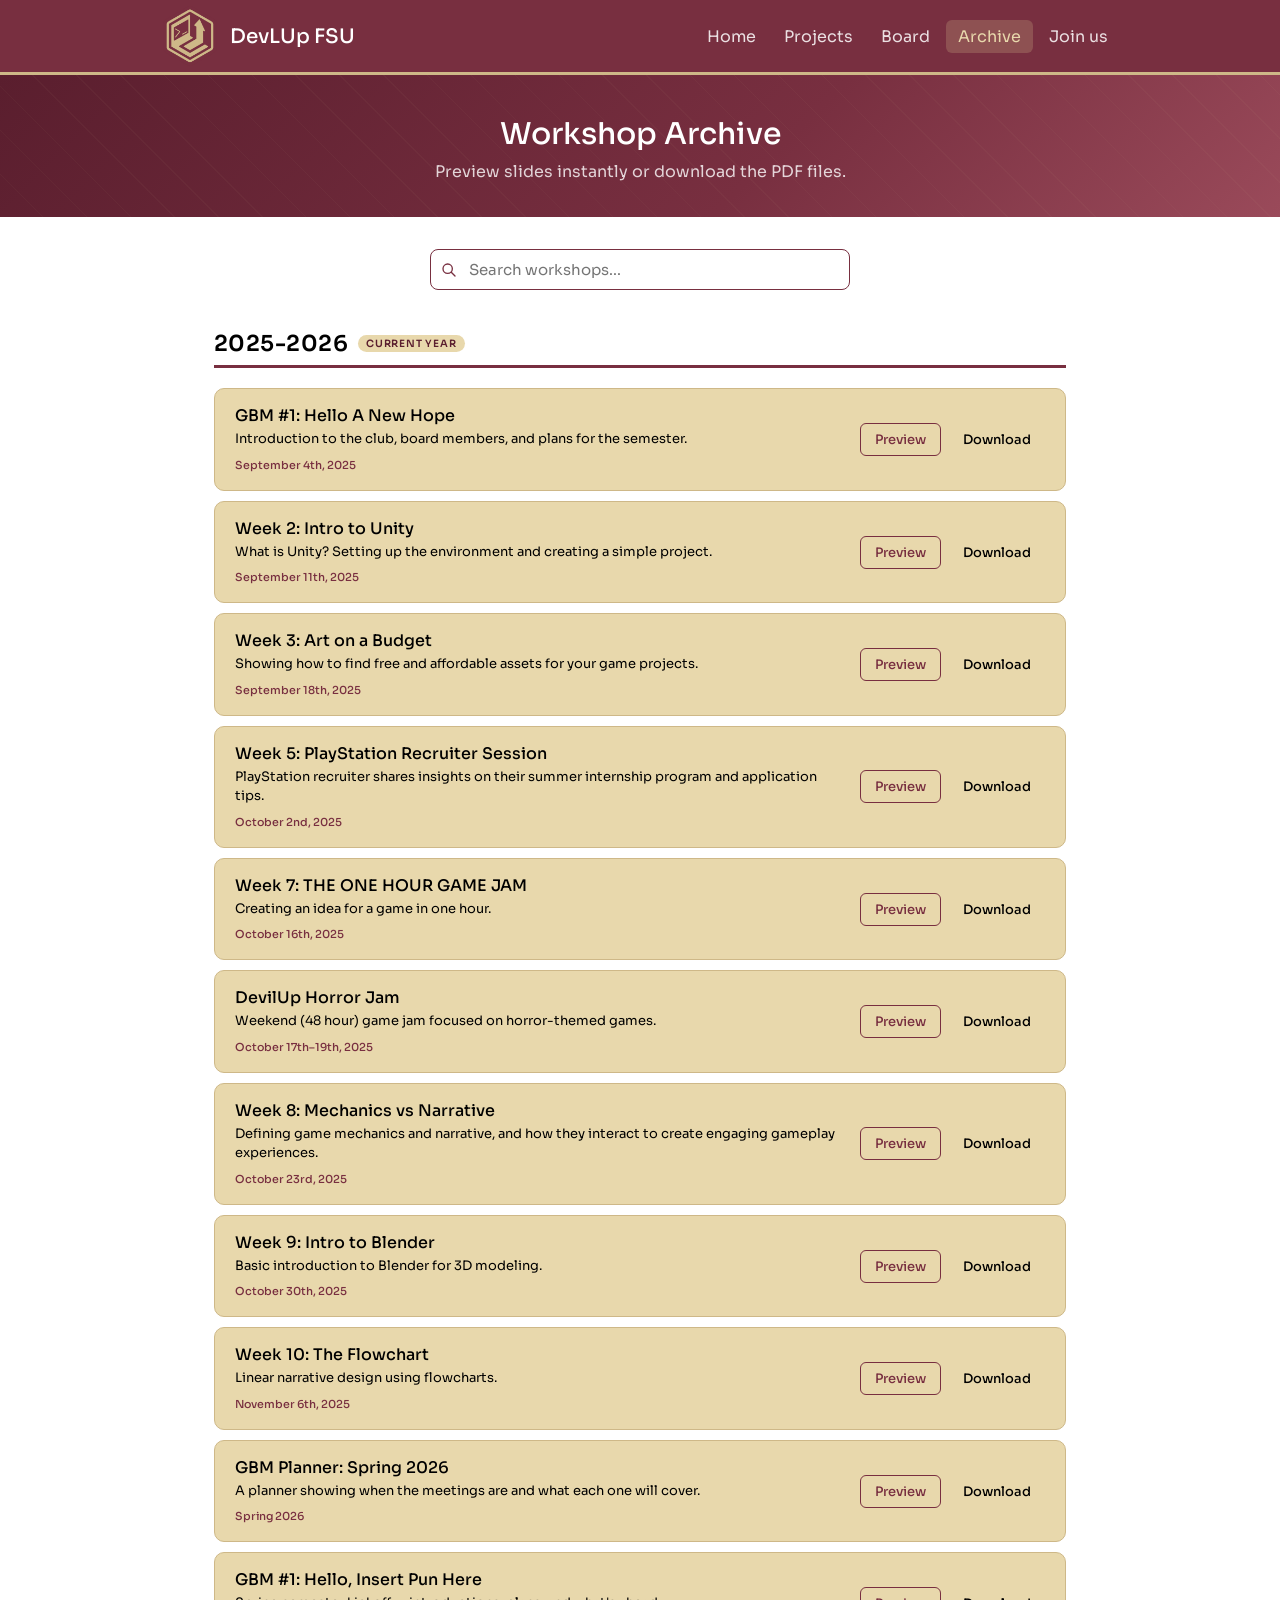
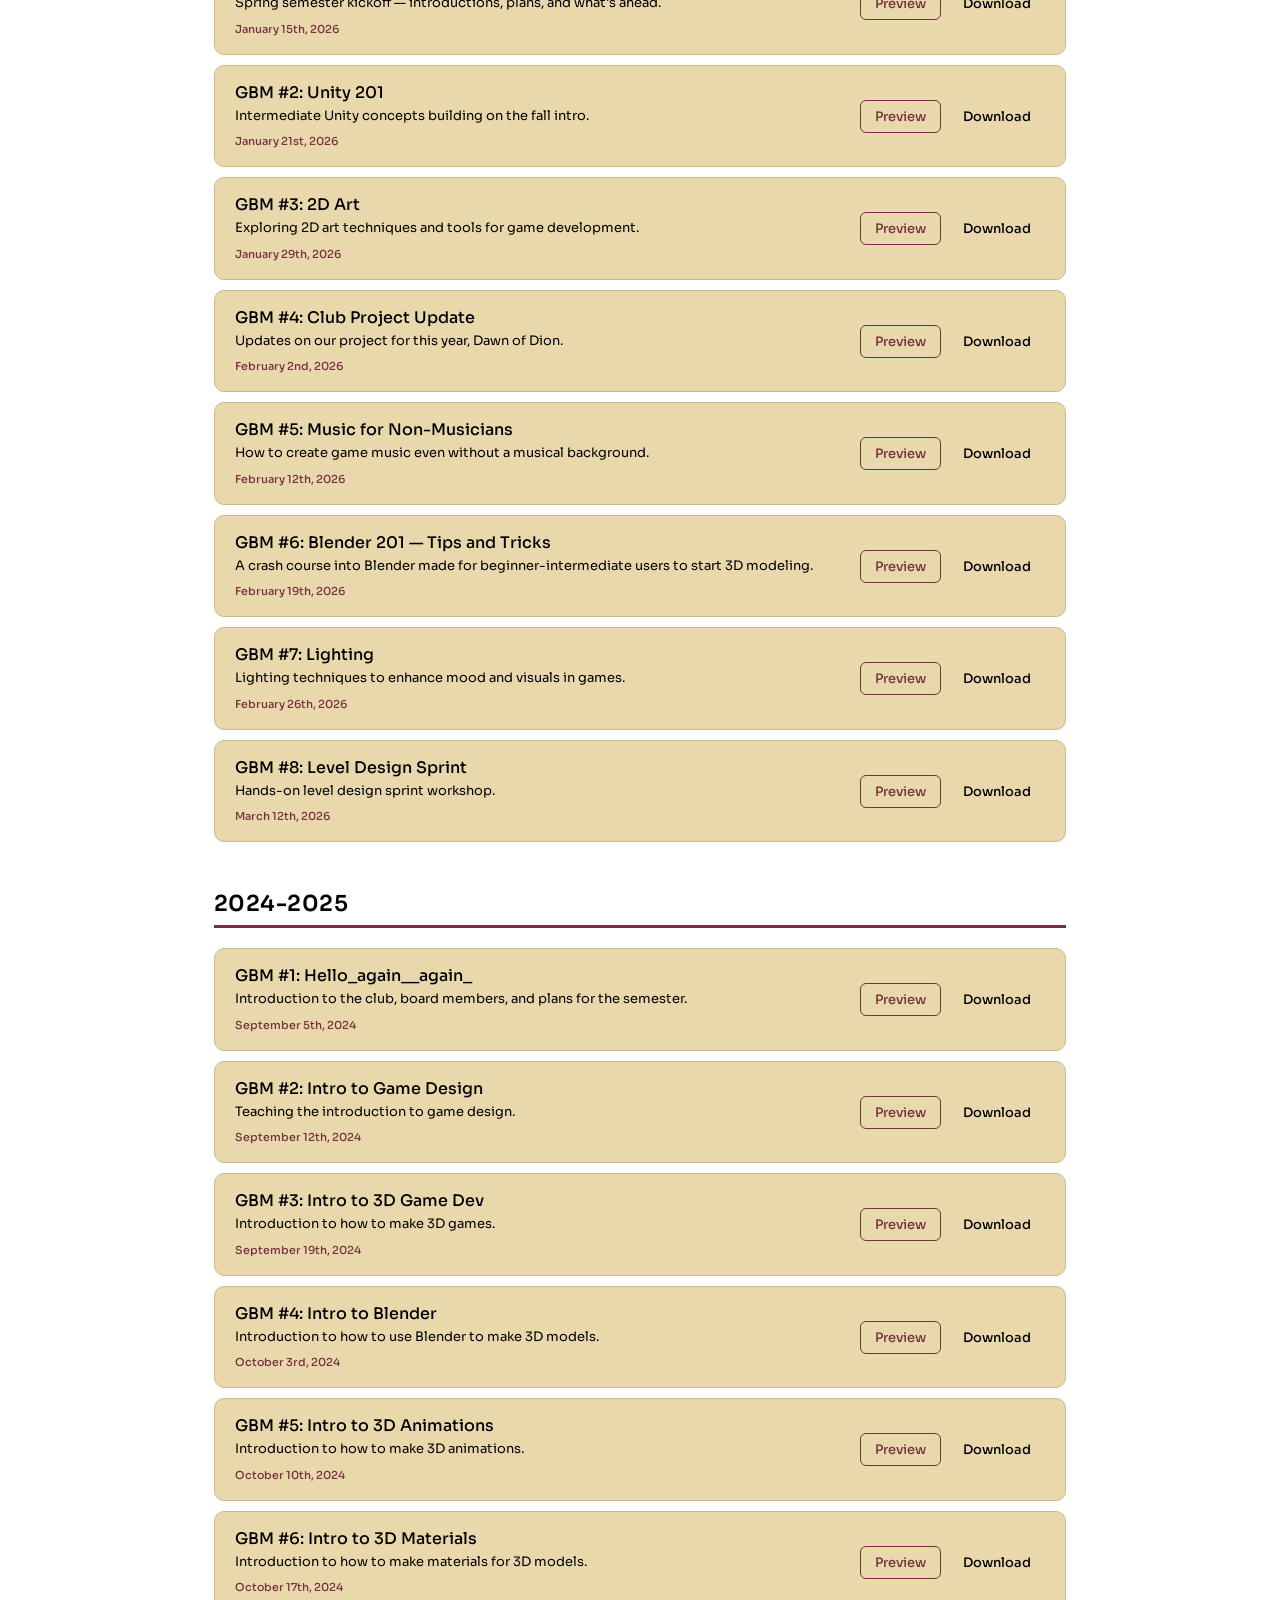
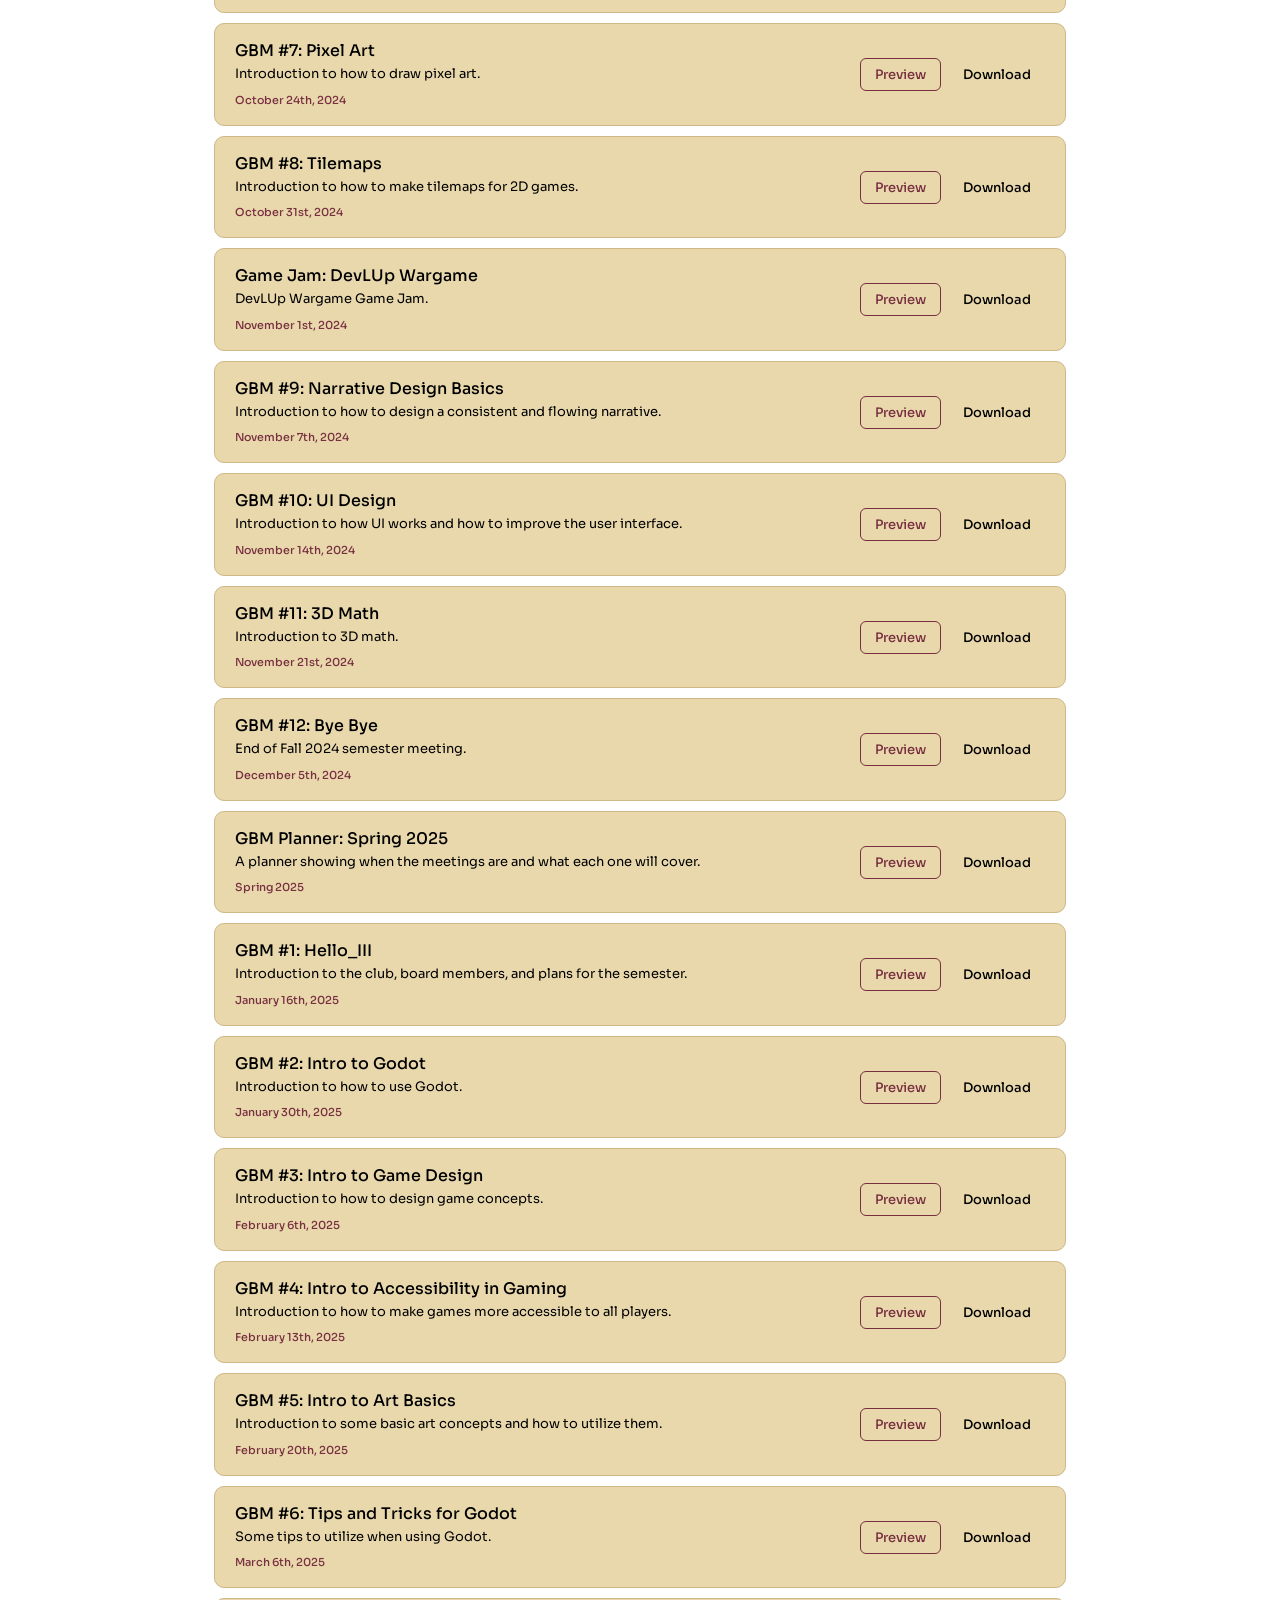
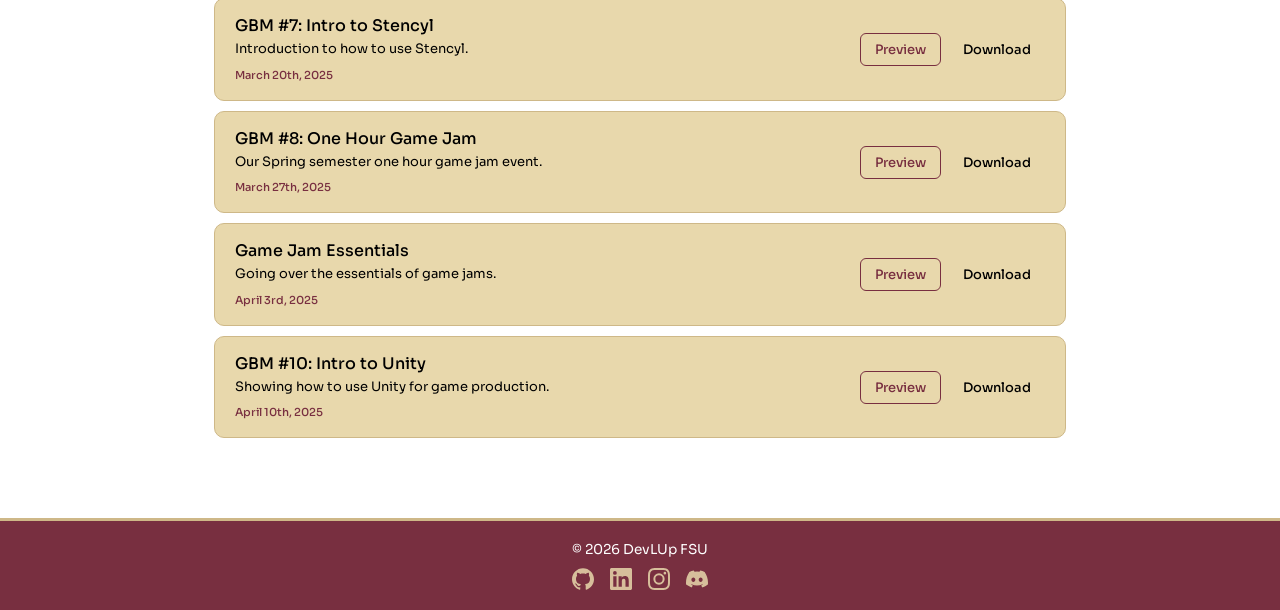
==== commit 6d71a450: "Add footer, add navbar toggle" ====
--- a/archive/index.html
+++ b/archive/index.html
@@ -21,6 +21,7 @@
       <img src="../assets/images/devlup/DevLUpLogo.png" class="brand-icon" alt="DevLUp Logo">
       <span>DevLUp FSU</span>
     </div>
+    <button class="navbar-toggle" aria-label="Toggle navigation">&#9776;</button>
     <ul class="navbar-links">
       <li><a href="../">Home</a></li>
       <li><a href="../projects/">Projects</a></li>
@@ -47,6 +48,24 @@
 
     <div id="archive-container"></div>
   </div>
+
+  <footer class="site-footer">
+    <p>&copy; 2026 DevLUp FSU</p>
+    <div class="site-footer-links">
+      <a href="https://github.com/devlup-fsu" aria-label="GitHub" target="_blank" rel="noopener">
+        <svg viewBox="0 0 24 24" xmlns="http://www.w3.org/2000/svg"><path d="M12 .297c-6.63 0-12 5.373-12 12 0 5.303 3.438 9.8 8.205 11.385.6.113.82-.258.82-.577 0-.285-.01-1.04-.015-2.04-3.338.724-4.042-1.61-4.042-1.61-.546-1.385-1.335-1.755-1.335-1.755-1.087-.744.084-.729.084-.729 1.205.084 1.838 1.236 1.838 1.236 1.07 1.835 2.809 1.305 3.495.998.108-.776.417-1.305.76-1.605-2.665-.3-5.466-1.332-5.466-5.93 0-1.31.465-2.38 1.235-3.22-.135-.303-.54-1.523.105-3.176 0 0 1.005-.322 3.3 1.23.96-.267 1.98-.399 3-.405 1.02.006 2.04.138 3 .405 2.28-1.552 3.285-1.23 3.285-1.23.645 1.653.24 2.873.12 3.176.765.84 1.23 1.91 1.23 3.22 0 4.61-2.805 5.625-5.475 5.92.42.36.81 1.096.81 2.22 0 1.606-.015 2.896-.015 3.286 0 .315.21.69.825.57C20.565 22.092 24 17.592 24 12.297c0-6.627-5.373-12-12-12"/></svg>
+      </a>
+      <a href="https://www.linkedin.com/in/devlup-fsu-882580362/" aria-label="LinkedIn" target="_blank" rel="noopener">
+        <svg viewBox="0 0 24 24" xmlns="http://www.w3.org/2000/svg"><path d="M20.447 20.452h-3.554v-5.569c0-1.328-.027-3.037-1.852-3.037-1.853 0-2.136 1.445-2.136 2.939v5.667H9.351V9h3.414v1.561h.046c.477-.9 1.637-1.85 3.37-1.85 3.601 0 4.267 2.37 4.267 5.455v6.286zM5.337 7.433a2.062 2.062 0 0 1-2.063-2.065 2.064 2.064 0 1 1 2.063 2.065zm1.782 13.019H3.555V9h3.564v11.452zM22.225 0H1.771C.792 0 0 .774 0 1.729v20.542C0 23.227.792 24 1.771 24h20.451C23.2 24 24 23.227 24 22.271V1.729C24 .774 23.2 0 22.222 0h.003z"/></svg>
+      </a>
+      <a href="https://www.instagram.com/fsu.devlup/" aria-label="Instagram" target="_blank" rel="noopener">
+        <svg viewBox="0 0 24 24" xmlns="http://www.w3.org/2000/svg"><path d="M12 2.163c3.204 0 3.584.012 4.85.07 3.252.148 4.771 1.691 4.919 4.919.058 1.265.069 1.645.069 4.849 0 3.205-.012 3.584-.069 4.849-.149 3.225-1.664 4.771-4.919 4.919-1.266.058-1.644.07-4.85.07-3.204 0-3.584-.012-4.849-.07-3.26-.149-4.771-1.699-4.919-4.92-.058-1.265-.07-1.644-.07-4.849 0-3.204.013-3.583.07-4.849.149-3.227 1.664-4.771 4.919-4.919 1.266-.057 1.645-.069 4.849-.069zM12 0C8.741 0 8.333.014 7.053.072 2.695.272.273 2.69.073 7.052.014 8.333 0 8.741 0 12c0 3.259.014 3.668.072 4.948.2 4.358 2.618 6.78 6.98 6.98C8.333 23.986 8.741 24 12 24c3.259 0 3.668-.014 4.948-.072 4.354-.2 6.782-2.618 6.979-6.98.059-1.28.073-1.689.073-4.948 0-3.259-.014-3.667-.072-4.947-.196-4.354-2.617-6.78-6.979-6.98C15.668.014 15.259 0 12 0zm0 5.838a6.162 6.162 0 1 0 0 12.324 6.162 6.162 0 0 0 0-12.324zM12 16a4 4 0 1 1 0-8 4 4 0 0 1 0 8zm6.406-11.845a1.44 1.44 0 1 0 0 2.881 1.44 1.44 0 0 0 0-2.881z"/></svg>
+      </a>
+      <a href="https://discord.gg/jehBXnYVpR" aria-label="Discord" target="_blank" rel="noopener">
+        <svg viewBox="0 0 24 24" xmlns="http://www.w3.org/2000/svg"><path d="M20.317 4.37a19.791 19.791 0 0 0-4.885-1.515.074.074 0 0 0-.079.037c-.21.375-.444.864-.608 1.25a18.27 18.27 0 0 0-5.487 0 12.64 12.64 0 0 0-.617-1.25.077.077 0 0 0-.079-.037A19.736 19.736 0 0 0 3.677 4.37a.07.07 0 0 0-.032.027C.533 9.046-.32 13.58.099 18.057a.082.082 0 0 0 .031.057 19.9 19.9 0 0 0 5.993 3.03.078.078 0 0 0 .084-.028 13.995 13.995 0 0 0 1.226-1.994.076.076 0 0 0-.041-.106 13.107 13.107 0 0 1-1.872-.892.077.077 0 0 1-.008-.128 10.2 10.2 0 0 0 .372-.292.074.074 0 0 1 .077-.01c3.928 1.793 8.18 1.793 12.062 0a.074.074 0 0 1 .078.01c.12.098.246.198.373.292a.077.077 0 0 1-.006.127 12.299 12.299 0 0 1-1.873.892.077.077 0 0 0-.041.107c.36.698.772 1.362 1.225 1.993a.076.076 0 0 0 .084.028 19.839 19.839 0 0 0 6.002-3.03.077.077 0 0 0 .032-.054c.5-5.177-.838-9.674-3.549-13.66a.061.061 0 0 0-.031-.03zM8.02 15.33c-1.183 0-2.157-1.085-2.157-2.419 0-1.333.956-2.419 2.157-2.419 1.21 0 2.176 1.096 2.157 2.42 0 1.333-.956 2.418-2.157 2.418zm7.975 0c-1.183 0-2.157-1.085-2.157-2.419 0-1.333.955-2.419 2.157-2.419 1.21 0 2.176 1.096 2.157 2.42 0 1.333-.946 2.418-2.157 2.418z"/></svg>
+      </a>
+    </div>
+  </footer>
 </div>
 
 <!-- Preview Modal -->
@@ -165,6 +184,10 @@
   }
 
   loadArchive();
+
+  document.querySelector('.navbar-toggle').addEventListener('click', function() {
+    document.querySelector('.navbar').classList.toggle('open');
+  });
 </script>
 
 </body>
--- a/style.css
+++ b/style.css
@@ -441,6 +441,23 @@
   font-size: 11px;
 }
 
+.navbar-toggle {
+  display: none;
+  background: none;
+  border: none;
+  color: #fff;
+  font-size: 24px;
+  cursor: pointer;
+  padding: 4px 8px;
+  border-radius: 6px;
+  line-height: 1;
+  transition: background 0.15s;
+}
+
+.navbar-toggle:hover {
+  background: rgba(255, 255, 255, 0.12);
+}
+
 @media (max-width: 900px) {
   .navbar {
     padding: 0 1.25rem;
@@ -456,4 +473,75 @@
     margin-right: 0;
     padding: 1rem;
   }
-}+}
+
+@media (max-width: 560px) {
+  .navbar {
+    flex-wrap: wrap;
+    height: auto;
+    min-height: 60px;
+    padding: 0 1rem;
+    align-content: center;
+  }
+
+  .navbar-toggle {
+    display: block;
+  }
+
+  .navbar-links {
+    display: none;
+    flex-direction: column;
+    width: 100%;
+    padding-bottom: 0.5rem;
+    gap: 0;
+  }
+
+  .navbar-links li {
+    width: 100%;
+  }
+
+  .navbar-links a {
+    display: block;
+    padding: 6px 10px;
+    border-radius: 4px;
+  }
+
+  .navbar.open .navbar-links {
+    display: flex;
+  }
+}
+
+.site-footer {
+  background: var(--garnet);
+  border-top: 3px solid var(--gold);
+  color: #fff;
+  text-align: center;
+  padding: 1.25rem 1rem;
+  font-size: 0.85rem;
+}
+
+.site-footer-links {
+  display: flex;
+  justify-content: center;
+  gap: 1rem;
+  margin-top: 0.6rem;
+}
+
+.site-footer a {
+  color: var(--gold-light);
+  text-decoration: none;
+  display: flex;
+  align-items: center;
+  opacity: 0.85;
+  transition: opacity 0.15s;
+}
+
+.site-footer a:hover {
+  opacity: 1;
+}
+
+.site-footer svg {
+  width: 22px;
+  height: 22px;
+  fill: currentColor;
+}
